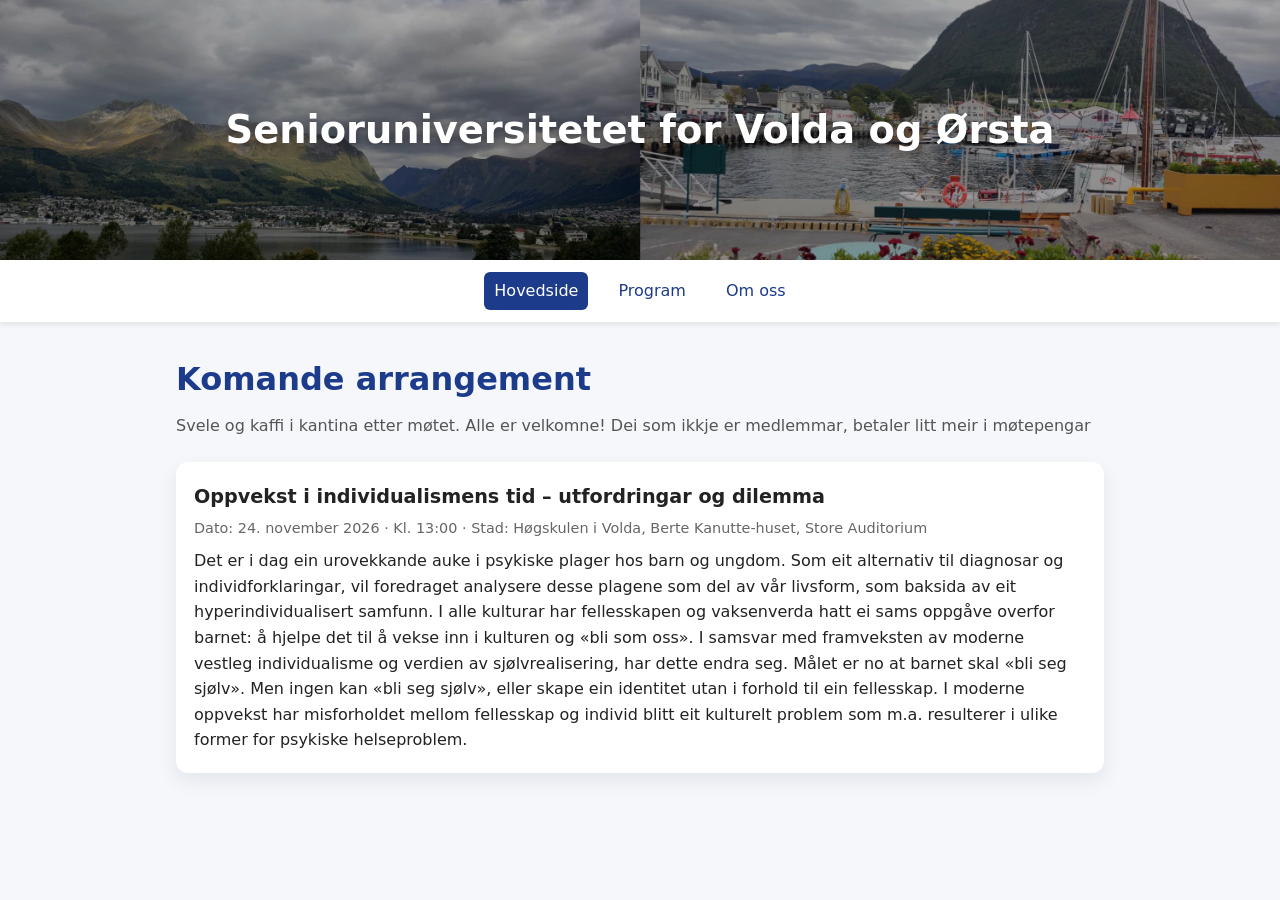
==== index.html @ a6813c25 "First commit" ====
<!DOCTYPE html>
<html lang="no">
<head>
    <meta charset="UTF-8">
    <meta name="viewport" content="width=device-width, initial-scale=1.0">
    <title>Senioruniversitetet for Volda og Ørsta – Hovedside</title>
    <link rel="stylesheet" href="style.css">
</head>
<body>

    <!-- BANNER MED TITTEL -->
    <header class="site-banner">
        <div class="banner-title">Senioruniversitetet for Volda og Ørsta</div>
    </header>

    <!-- MENY UNDER BANNERET -->
    <nav class="site-nav">
        <a href="index.html" class="active">Hovedside</a>
        <a href="program.html">Program</a>
        <a href="om-oss.html">Om oss</a>
    </nav>

    <main class="page-wrapper">
        <section class="page-header">
            <h1>Komande arrangement</h1>
            <p>
                Svele og kaffi i kantina etter møtet. Alle er velkomne! Dei som ikkje er medlemmar, betaler litt meir i møtepengar
            </p>
        </section>

        <article class="card">
            <h2>Oppvekst i individualismens tid – utfordringar og dilemma</h2>
            <p class="meta">Dato: 24. november 2026 · Kl. 13:00 · Stad: Høgskulen i Volda, Berte Kanutte-huset, Store Auditorium</p>
            <p>
                Det er i dag ein urovekkande auke i psykiske plager hos barn og ungdom. Som eit alternativ
                til diagnosar og individforklaringar, vil foredraget analysere desse plagene som del av vår
                livsform, som baksida av eit hyperindividualisert samfunn. I alle kulturar har fellesskapen og
                vaksenverda hatt ei sams oppgåve overfor barnet: å hjelpe det til å vekse inn i kulturen og «bli
                som oss». I samsvar med framveksten av moderne vestleg individualisme og verdien av
                sjølvrealisering, har dette endra seg. Målet er no at barnet skal «bli seg sjølv». Men ingen kan
                «bli seg sjølv», eller skape ein identitet utan i forhold til ein fellesskap. I moderne oppvekst
                har misforholdet mellom fellesskap og individ blitt eit kulturelt problem som m.a. resulterer i
                ulike former for psykiske helseproblem.
            </p>
        </article>

        
    </main>

</body>
</html>
---- style.css ----
/* RESET / GRUNNSTIL */
* {
    box-sizing: border-box;
    margin: 0;
    padding: 0;
}

body {
    font-family: system-ui, -apple-system, BlinkMacSystemFont, "Segoe UI", sans-serif;
    background: #f5f7fb;
    color: #222;
    line-height: 1.6;
}

/* BANNER ØVERST */
.site-banner {
    background-image: url("banner.jpg"); /* bytt navn hvis bildet heter noe annet */
    background-size: cover;
    background-position: center;
    background-repeat: no-repeat;
    height: 260px;

    display: flex;
    align-items: center;
    justify-content: center;

    position: relative;
}

.site-banner::before {
    content: "";
    position: absolute;
    inset: 0;
    background: rgba(0, 0, 0, 0.35); /* gjør tekst lesbar */
    backdrop-filter: blur(0px);
}

.banner-title {
    position: relative;
    z-index: 1;
    font-size: 2.4rem;
    color: white;
    font-weight: 700;
    text-shadow: 0 3px 10px rgba(0,0,0,0.4);
}

/* MENY UNDER BANNERET */
.site-nav {
    background: white;
    padding: 12px 24px;
    display: flex;
    gap: 20px;
    justify-content: center;
    box-shadow: 0 2px 6px rgba(0,0,0,0.1);
    position: sticky;
    top: 0;
    z-index: 10;
}

.site-nav a {
    text-decoration: none;
    font-size: 1rem;
    color: #1d3b8b;
    padding: 6px 10px;
    border-radius: 6px;
    transition: background 0.15s ease, color 0.15s ease;
}

.site-nav a:hover {
    background: #eef3ff;
}

.site-nav a.active {
    background: #1d3b8b;
    color: white;
}

/* HOVEDINNHOLD */
.page-wrapper {
    max-width: 960px;
    margin: 32px auto 40px;
    padding: 0 16px;
}

.page-header {
    margin-bottom: 24px;
}

.page-header h1 {
    font-size: 2rem;
    margin-bottom: 8px;
    color: #1d3b8b;
}

.page-header p {
    color: #555;
}

/* KORT / PANELER */
.card {
    background: white;
    border-radius: 12px;
    padding: 20px 18px;
    margin-bottom: 16px;
    box-shadow: 0 8px 20px rgba(15, 23, 42, 0.08);
}

.card h2 {
    font-size: 1.2rem;
    margin-bottom: 4px;
}

.card .meta {
    font-size: 0.9rem;
    color: #666;
    margin-bottom: 8px;
}

/* TABELLDESIGN FOR PROGRAMMET */
.table-wrapper {
    background: white;
    border-radius: 12px;
    padding: 16px;
    box-shadow: 0 8px 20px rgba(15, 23, 42, 0.06);
    overflow-x: auto;
}

table {
    width: 100%;
    border-collapse: collapse;
    font-size: 0.95rem;
}

th, td {
    padding: 10px 8px;
    text-align: left;
    border-bottom: 1px solid #e5e7eb;
}

th {
    font-weight: 600;
    color: #374151;
    background: #f9fafb;
}

tbody tr:hover {
    background: #f3f4ff;
}

/* FOOTER */
.site-footer {
    text-align: center;
    font-size: 0.85rem;
    color: #777;
    padding: 20px 0 30px;
}

/* RESPONSIVITET */
@media (max-width: 600px) {
    .site-banner {
        height: 200px;
        padding: 0 12px;
    }

    .banner-title {
        font-size: 1.8rem;
        text-align: center;
    }

    .page-header h1 {
        font-size: 1.6rem;
    }

    .site-nav {
        flex-wrap: wrap;
        gap: 10px;
    }
}
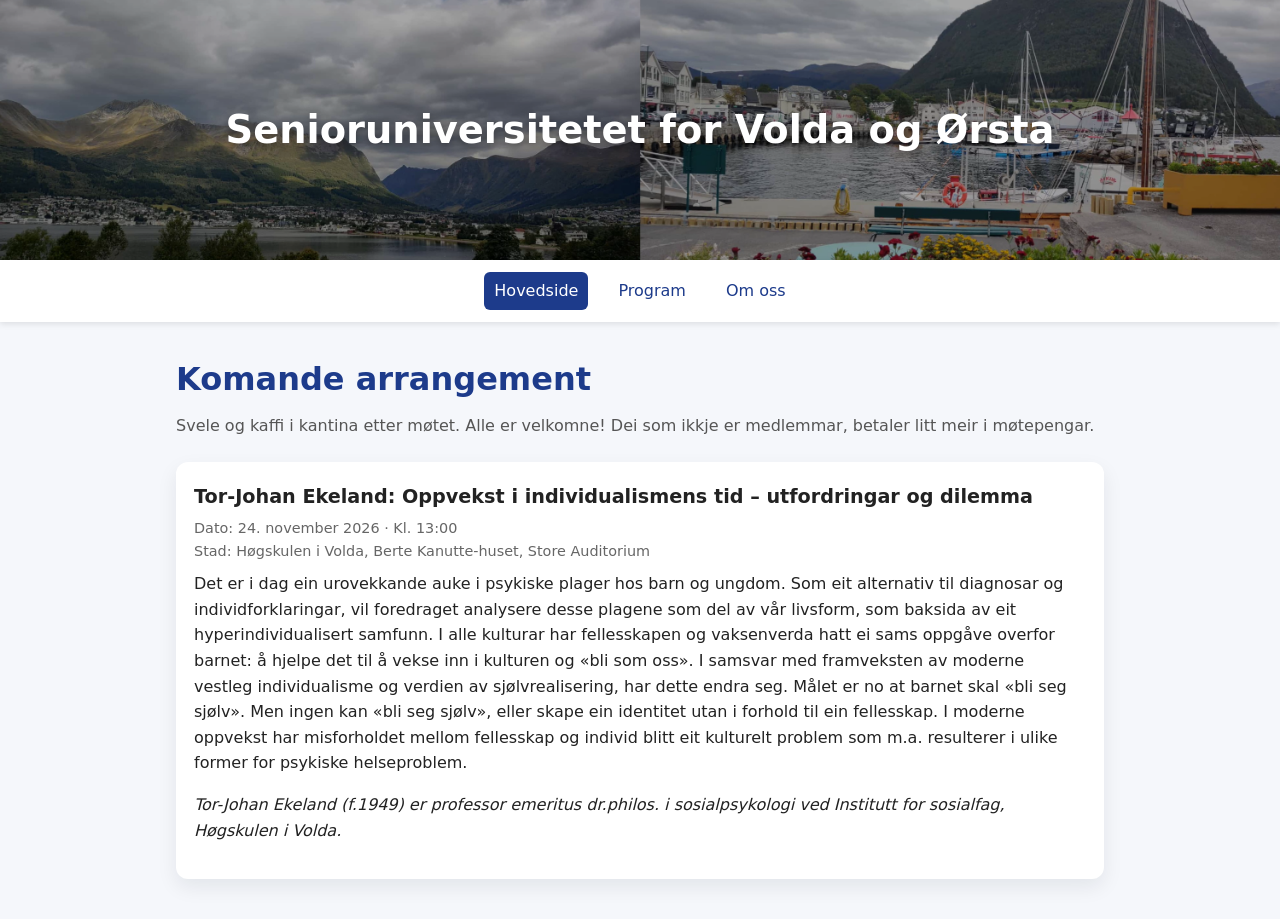
==== commit 283ab147: "Testing image in card" ====
--- a/index.html
+++ b/index.html
@@ -24,13 +24,13 @@
         <section class="page-header">
             <h1>Komande arrangement</h1>
             <p>
-                Svele og kaffi i kantina etter møtet. Alle er velkomne! Dei som ikkje er medlemmar, betaler litt meir i møtepengar
+                Svele og kaffi i kantina etter møtet. Alle er velkomne! Dei som ikkje er medlemmar, betaler litt meir i møtepengar.
             </p>
         </section>
 
         <article class="card">
-            <h2>Oppvekst i individualismens tid – utfordringar og dilemma</h2>
-            <p class="meta">Dato: 24. november 2026 · Kl. 13:00 · Stad: Høgskulen i Volda, Berte Kanutte-huset, Store Auditorium</p>
+            <h2>Tor-Johan Ekeland: Oppvekst i individualismens tid – utfordringar og dilemma</h2>
+            <p class="meta">Dato: 24. november 2026 · Kl. 13:00<br>Stad: Høgskulen i Volda, Berte Kanutte-huset, Store Auditorium</p>
             <p>
                 Det er i dag ein urovekkande auke i psykiske plager hos barn og ungdom. Som eit alternativ
                 til diagnosar og individforklaringar, vil foredraget analysere desse plagene som del av vår
@@ -42,6 +42,10 @@
                 har misforholdet mellom fellesskap og individ blitt eit kulturelt problem som m.a. resulterer i
                 ulike former for psykiske helseproblem.
             </p>
+            <p>
+                <em>Tor-Johan Ekeland (f.1949) er professor emeritus dr.philos. i sosialpsykologi ved Institutt for
+                sosialfag, Høgskulen i Volda.</em>
+            </p>
         </article>
 
         
--- a/style.css
+++ b/style.css
@@ -3,6 +3,9 @@
     box-sizing: border-box;
     margin: 0;
     padding: 0;
+}
+p {
+    margin-bottom: 1rem; /* gir luft under hvert avsnitt */
 }
 
 body {
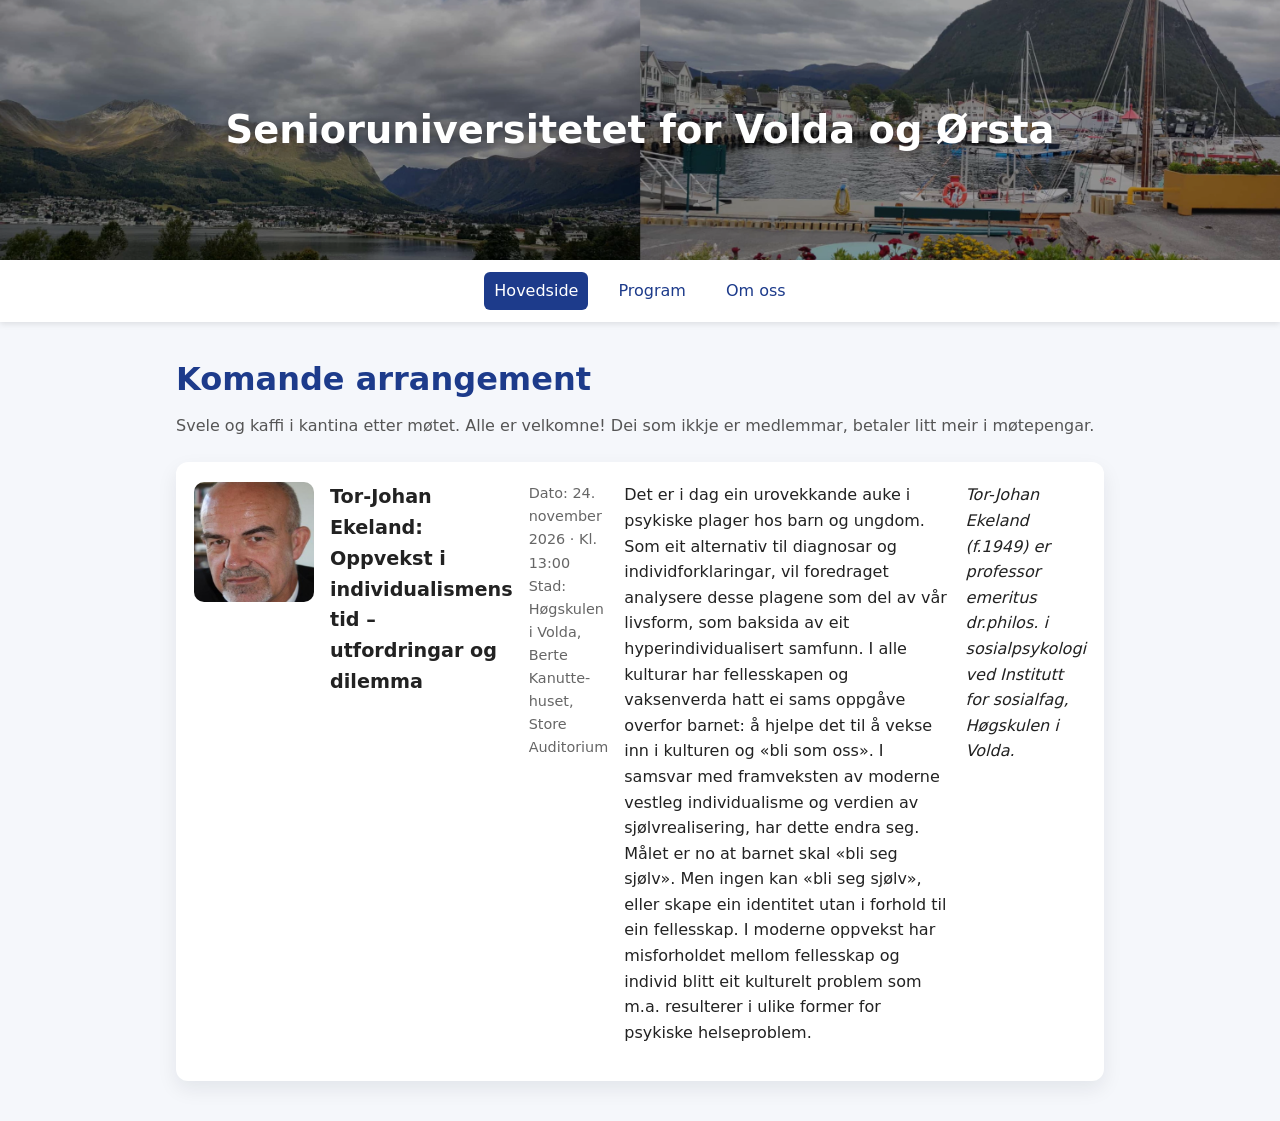
==== commit 9741fb8b: "With image" ====
--- a/index.html
+++ b/index.html
@@ -29,6 +29,7 @@
         </section>
 
         <article class="card">
+            <img src="foredragsholder1.jpg" alt="Foredragsholder">
             <h2>Tor-Johan Ekeland: Oppvekst i individualismens tid – utfordringar og dilemma</h2>
             <p class="meta">Dato: 24. november 2026 · Kl. 13:00<br>Stad: Høgskulen i Volda, Berte Kanutte-huset, Store Auditorium</p>
             <p>
--- a/style.css
+++ b/style.css
@@ -119,6 +119,25 @@
     margin-bottom: 8px;
 }
 
+/* CARD MED BILDE */
+.card {
+    display: flex;
+    gap: 16px;
+    align-items: flex-start;
+}
+
+.card img {
+    width: 120px;
+    height: 120px;
+    object-fit: cover;
+    border-radius: 10px;
+    flex-shrink: 0;
+}
+
+.card-content {
+    flex: 1;
+}
+
 /* TABELLDESIGN FOR PROGRAMMET */
 .table-wrapper {
     background: white;
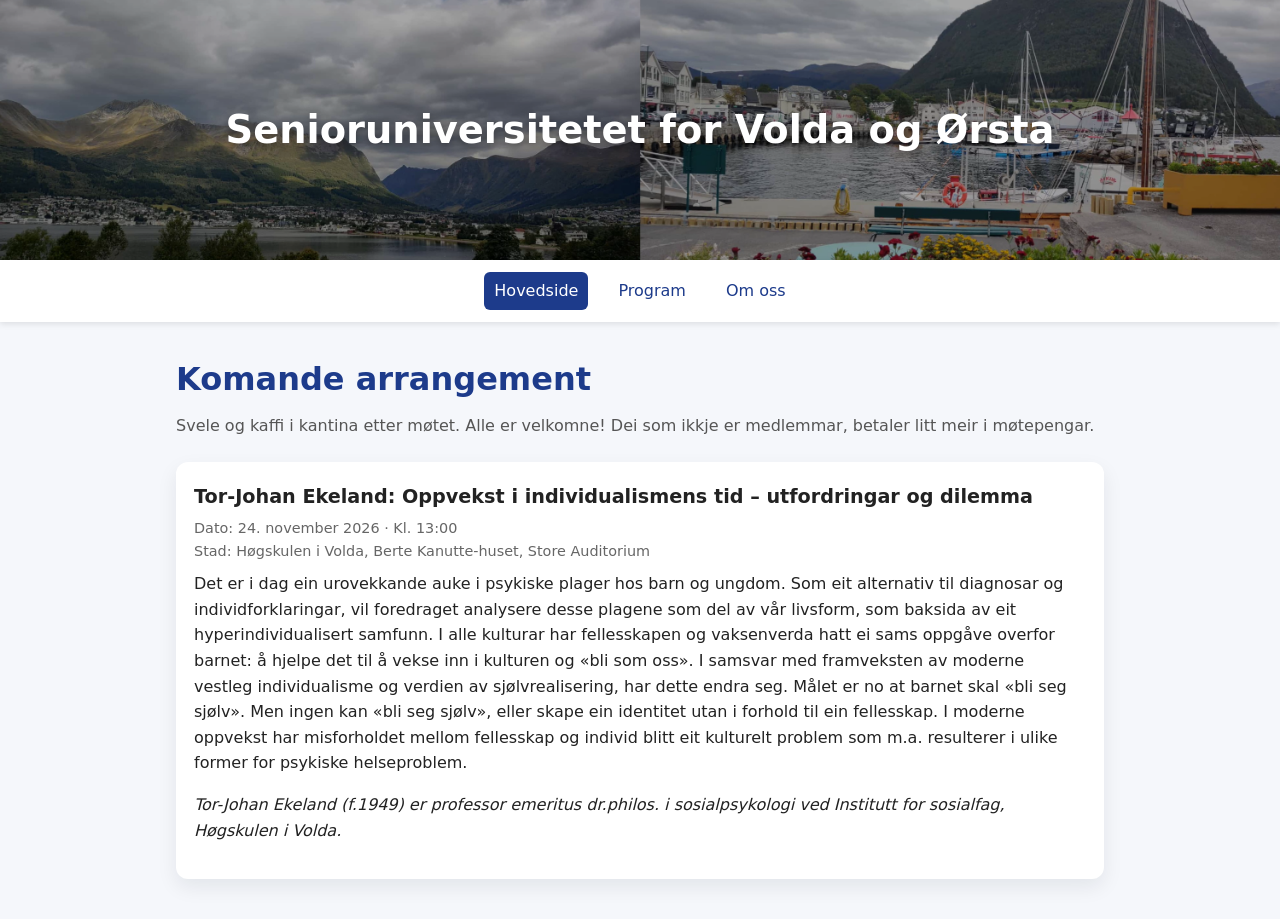
==== commit 55f164a9: "Tull" ====
--- a/index.html
+++ b/index.html
@@ -29,7 +29,6 @@
         </section>
 
         <article class="card">
-            <img src="foredragsholder1.jpg" alt="Foredragsholder">
             <h2>Tor-Johan Ekeland: Oppvekst i individualismens tid – utfordringar og dilemma</h2>
             <p class="meta">Dato: 24. november 2026 · Kl. 13:00<br>Stad: Høgskulen i Volda, Berte Kanutte-huset, Store Auditorium</p>
             <p>
--- a/style.css
+++ b/style.css
@@ -120,11 +120,7 @@
 }
 
 /* CARD MED BILDE */
-.card {
-    display: flex;
-    gap: 16px;
-    align-items: flex-start;
-}
+
 
 .card img {
     width: 120px;
@@ -197,4 +193,21 @@
         flex-wrap: wrap;
         gap: 10px;
     }
-}
+    .card {
+        flex-direction: column;
+        align-items: stretch;    /* full bredde */
+    }
+
+    /* Tekst først */
+    .card-content {
+        order: 1;
+    }
+
+    /* Bilde under teksten */
+    .card img {
+        order: 2;
+        width: 100%;            /* la bildet fylle bredden */
+        height: auto;           /* behold proporsjonene */
+        border-radius: 12px;    /* litt myke hjørner fortsatt */
+    }
+}
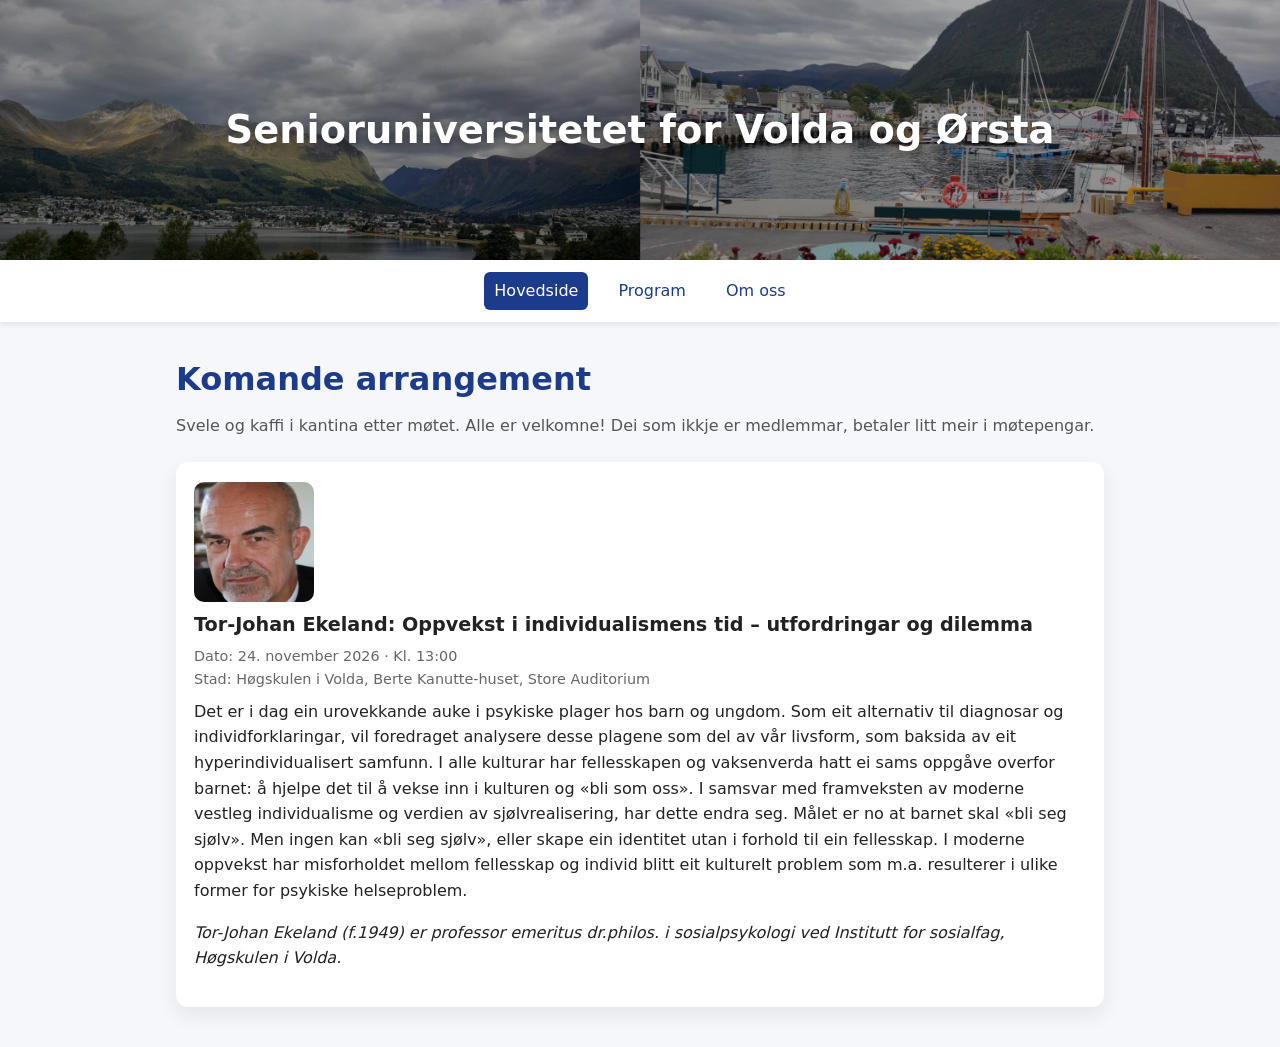
==== commit da876035: "Prøver med bilde igjen" ====
--- a/index.html
+++ b/index.html
@@ -29,6 +29,7 @@
         </section>
 
         <article class="card">
+            <img src="foredragsholder1.jpg" alt="Foredragsholder">
             <h2>Tor-Johan Ekeland: Oppvekst i individualismens tid – utfordringar og dilemma</h2>
             <p class="meta">Dato: 24. november 2026 · Kl. 13:00<br>Stad: Høgskulen i Volda, Berte Kanutte-huset, Store Auditorium</p>
             <p>
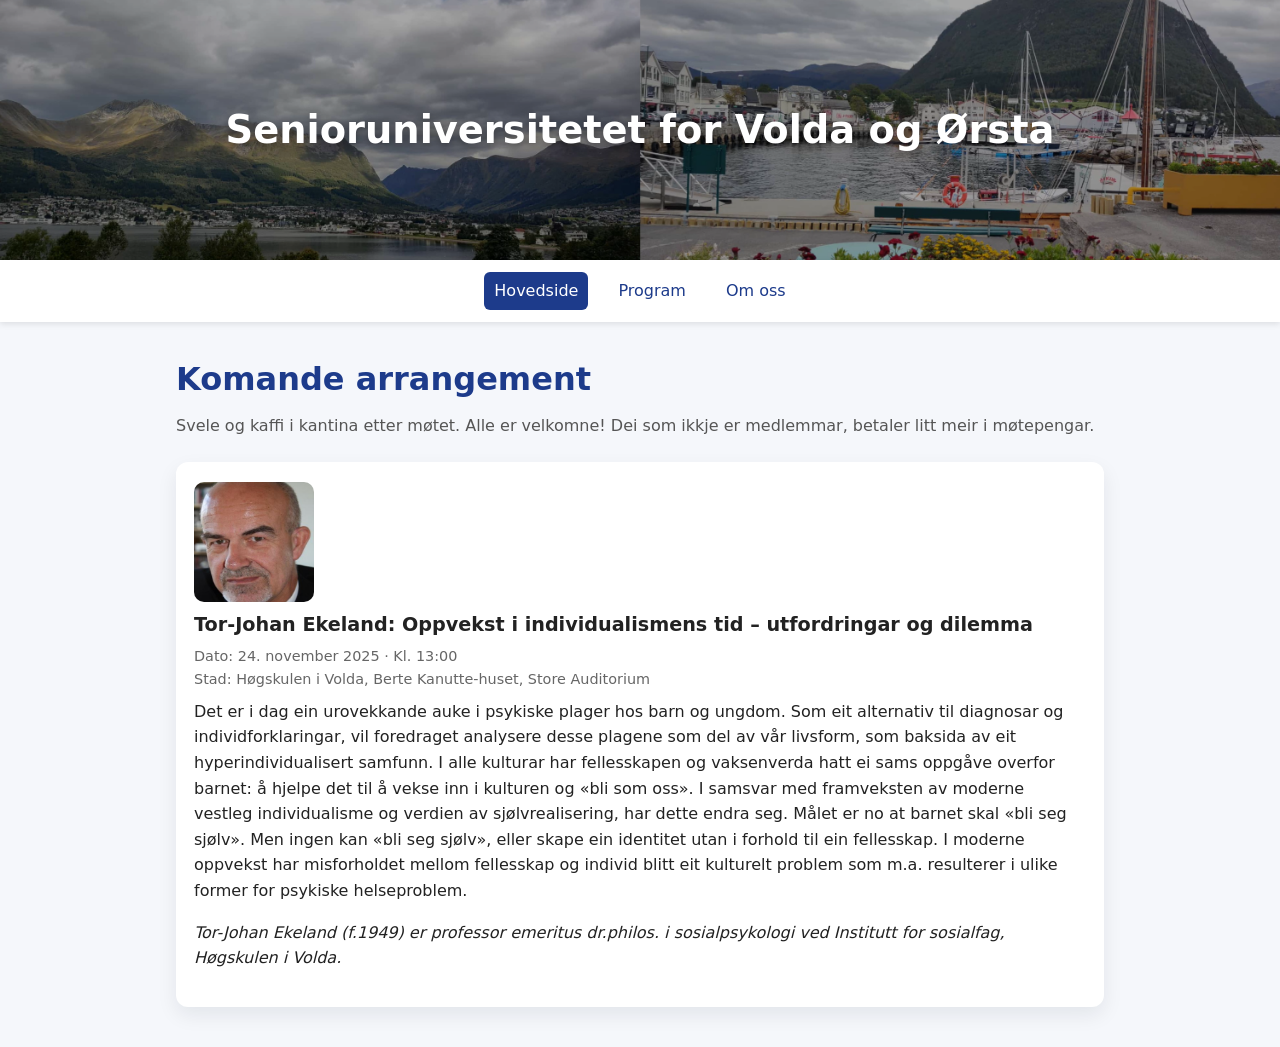
==== commit c33e878b: "Update time" ====
--- a/index.html
+++ b/index.html
@@ -31,7 +31,7 @@
         <article class="card">
             <img src="foredragsholder1.jpg" alt="Foredragsholder">
             <h2>Tor-Johan Ekeland: Oppvekst i individualismens tid – utfordringar og dilemma</h2>
-            <p class="meta">Dato: 24. november 2026 · Kl. 13:00<br>Stad: Høgskulen i Volda, Berte Kanutte-huset, Store Auditorium</p>
+            <p class="meta">Dato: 24. november 2025 · Kl. 13:00<br>Stad: Høgskulen i Volda, Berte Kanutte-huset, Store Auditorium</p>
             <p>
                 Det er i dag ein urovekkande auke i psykiske plager hos barn og ungdom. Som eit alternativ
                 til diagnosar og individforklaringar, vil foredraget analysere desse plagene som del av vår
